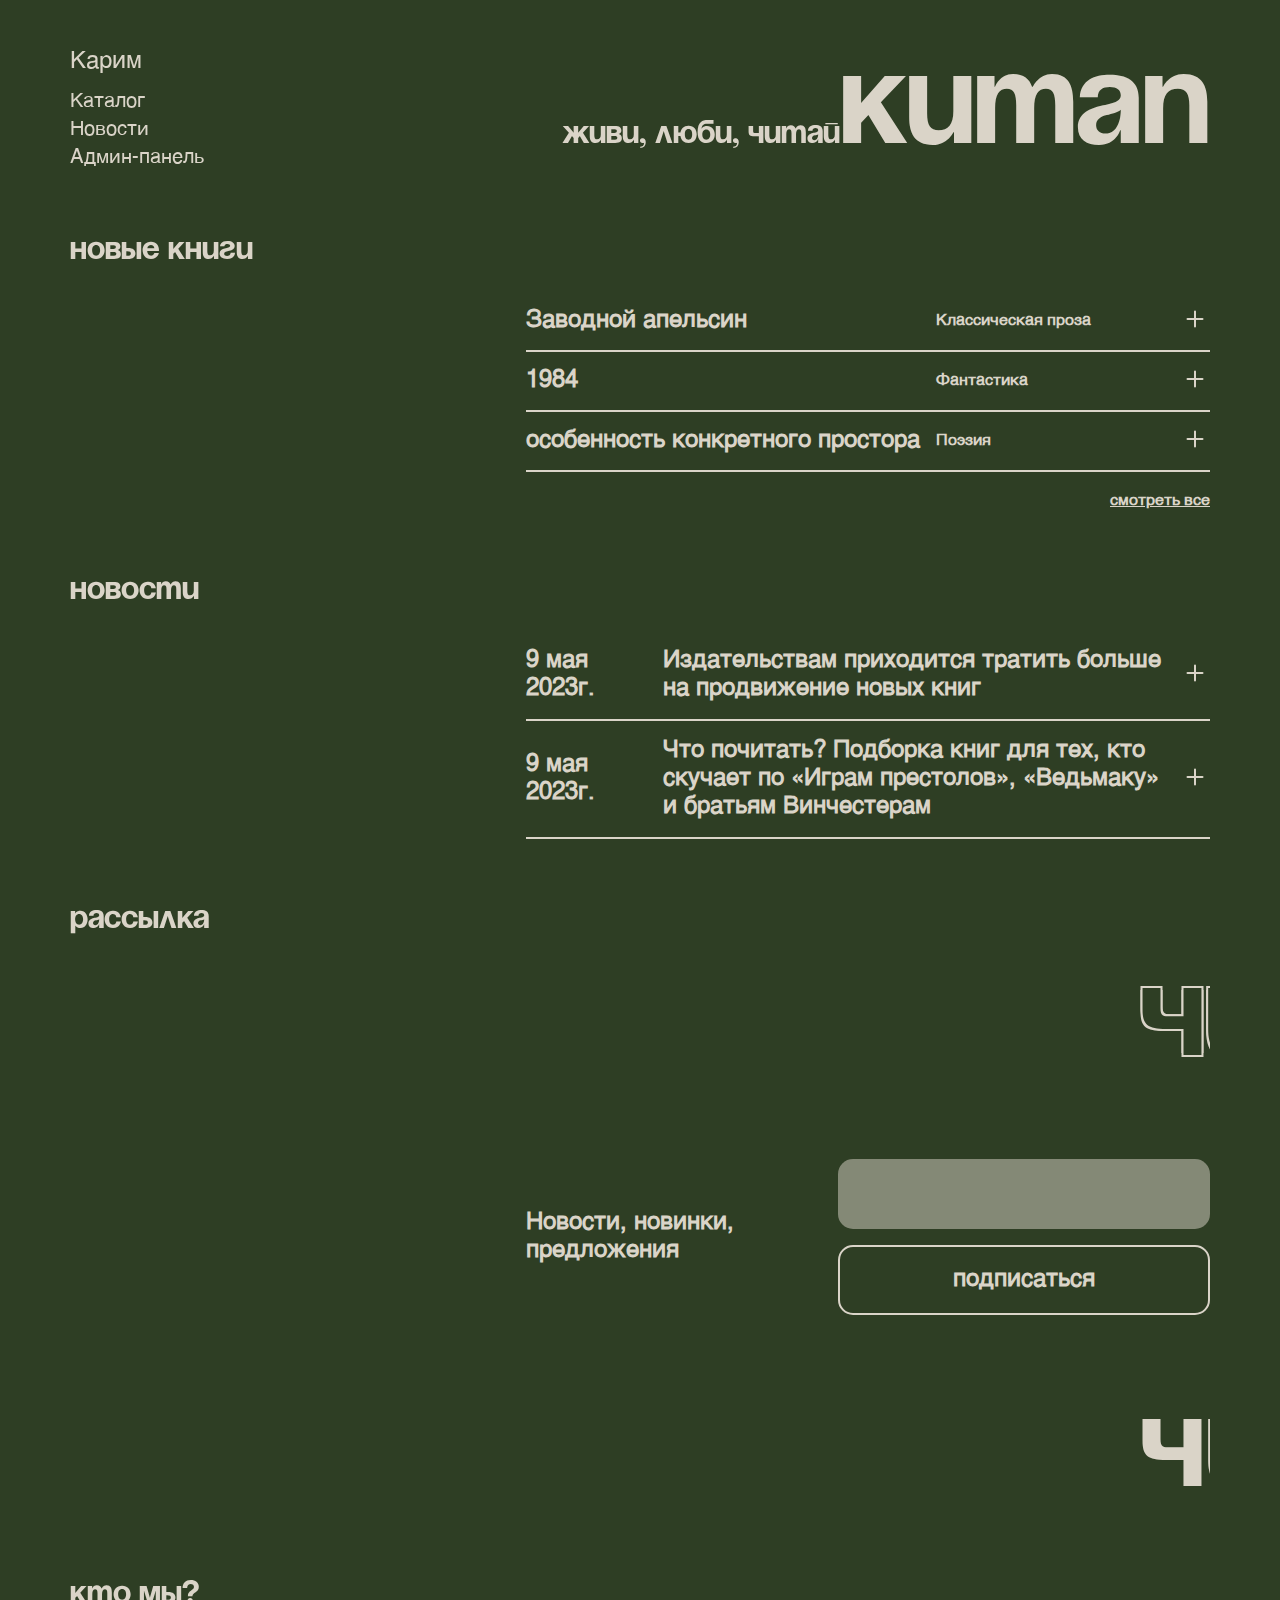
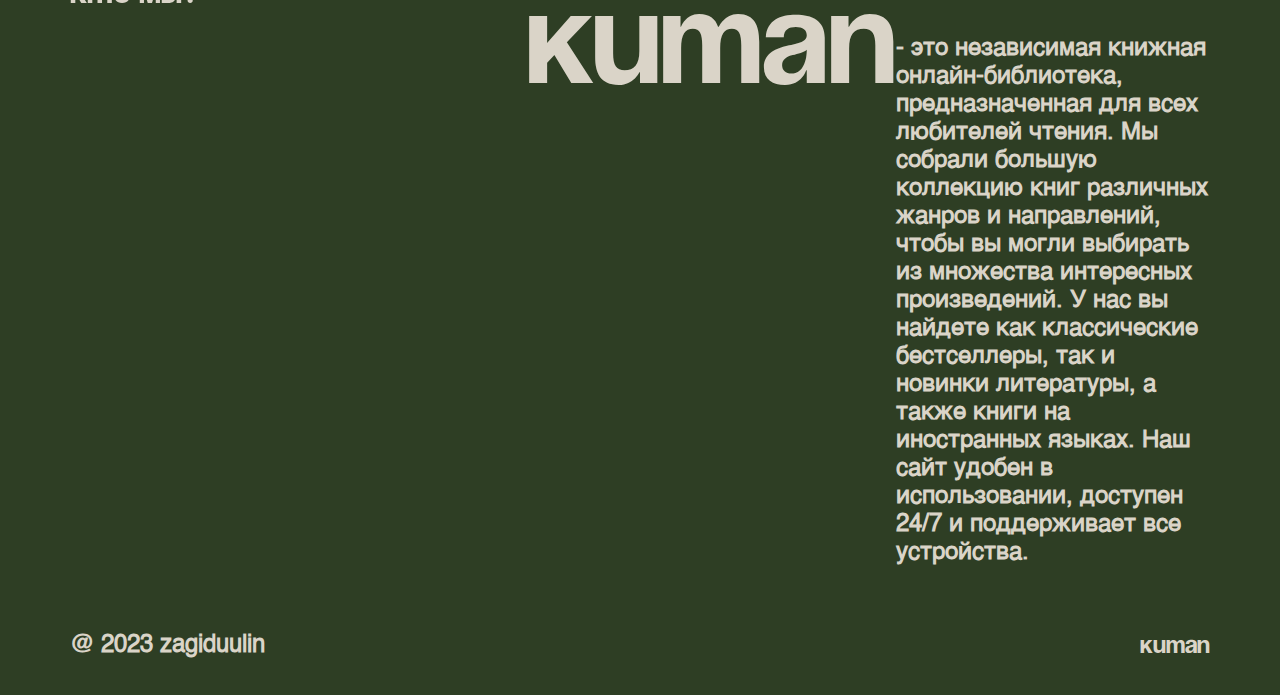
==== index.html @ 9c8480ce "Initial commit" ====
<!DOCTYPE html>
<html lang="ru">
<head>
    <meta charset="UTF-8">
    <meta http-equiv="X-UA-Compatible" content="IE=edge">
    <meta name="viewport" content="width=device-width, initial-scale=1.0">
    <link rel="stylesheet" href="assets/styles/style.css">

    <link rel="apple-touch-icon" sizes="57x57" href="assets/favicons/apple-icon-57x57.png">
    <link rel="apple-touch-icon" sizes="60x60" href="assets/favicons/apple-icon-60x60.png">
    <link rel="apple-touch-icon" sizes="72x72" href="assets/favicons/apple-icon-72x72.png">
    <link rel="apple-touch-icon" sizes="76x76" href="assets/favicons/apple-icon-76x76.png">
    <link rel="apple-touch-icon" sizes="114x114" href="assets/favicons/apple-icon-114x114.png">
    <link rel="apple-touch-icon" sizes="120x120" href="assets/favicons/apple-icon-120x120.png">
    <link rel="apple-touch-icon" sizes="144x144" href="assets/favicons/apple-icon-144x144.png">
    <link rel="apple-touch-icon" sizes="152x152" href="assets/favicons/apple-icon-152x152.png">
    <link rel="apple-touch-icon" sizes="180x180" href="assets/favicons/apple-icon-180x180.png">
    <link rel="icon" type="image/png" sizes="192x192" href="assets/favicons/android-icon-192x192.png">
    <link rel="icon" type="image/png" sizes="32x32" href="assets/favicons/favicon-32x32.png">
    <link rel="icon" type="image/png" sizes="96x96" href="assets/favicons/favicon-96x96.png">
    <link rel="icon" type="image/png" sizes="16x16" href="assets/favicons/favicon-16x16.png">
    <link rel="manifest" href="/assets/favicons/manifest.json">
    <meta name="msapplication-TileColor" content="#ffffff">
    <meta name="msapplication-TileImage" content="assets/favicons/ms-icon-144x144.png">
    <meta name="theme-color" content="#ffffff">
    <script src="assets/js/index.js"></script>
    <title>Китап</title>
</head>
<body>
<header>
    <div class="container">
        <div class="header-items">
            <nav>
                <li class="header-user"><a href="auth.html">Карим</a></li>
                <li><a href="catalog.html">Каталог</a></li>
                <li><a href="#">Новости</a></li>
                <li><a href="#">Админ-панель</a></li>
            </nav>
            <div class="header_text">
                <p class="pretitle">живи, люби, читай</p>
                <a href="index.html" class="title">КИТАП</a>
            </div>
        </div>
    </div>
</header>
<div class="new_books">
    <div class="container">
        <h2>новые книги</h2>
        <div class="nb_items">
            <div class="empty_block"></div>
            <div class="table">
                <table>
                    <tr>
                        <td class="table_title">Заводной апельсин</td>
                        <td class="table_genre">Классическая проза</td>
                        <td class="table_more"><img src="assets/img/icons/plus.svg" alt=""></td>
                    </tr>
                    <tr>
                        <td class="table_title">1984</td>
                        <td class="table_genre">Фантастика</td>
                        <td class="table_more"><img src="assets/img/icons/plus.svg" alt=""></td>
                    </tr>
                    <tr>
                        <td class="table_title">особенность конкретного простора</td>
                        <td class="table_genre">Поэзия</td>
                        <td class="table_more"><img src="assets/img/icons/plus.svg" alt=""></td>
                    </tr>
                </table>
                <a class="open_all-btn" href="catalog.html">смотреть все</a>
            </div>
        </div>
    </div>
</div>
<div class="news">
    <div class="container">
        <h2>новости</h2>
        <div class="nb_items">
            <div class="empty_block"></div>
            <div class="table">
                <table>
                    <tr>
                        <td class="table_date">9 мая 2023г.</td>
                        <td class="table_news_title">Издательствам приходится тратить больше на продвижение новых книг
                        </td>
                        <td class="table_more"><img src="assets/img/icons/plus.svg" alt=""></td>
                    </tr>
                    <tr>
                        <td class="table_date">9 мая 2023г.</td>
                        <td class="table_news_title">Что почитать? Подборка книг для тех, кто скучает по «Играм
                            престолов», «Ведьмаку» и братьям Винчестерам
                        </td>
                        <td class="table_more"><img src="assets/img/icons/plus.svg" alt=""></td>
                    </tr>
                </table>
            </div>
        </div>
    </div>
</div>
<div class="mails">
    <div class="container">
        <div class="email_items">
            <h2>рассылка</h2>
            <marquee scrolldelay="60" truespeed class="marquee-border">читай, смотри, следи.</marquee>
            <div class="email-form">
                <div class="empty_block"></div>
                <div style="justify-content: space-between; display:flex; width: 60%;"><p class="email_form_text">
                    Новости, новинки, предложения</p>
                    <form action="" method="post">
                        <input class="email_form_email" type="email" name="email" id="">
                        <input class="email_form_submit" type="submit" value="подписаться">
                    </form>
                </div>
            </div>
            <marquee scrolldelay="60" truespeed class="marquee">читай, смотри, следи.</marquee>
        </div>
    </div>
</div>
<div class="who">
    <div class="container">
        <h2>кто мы?</h2>
        <div class="who_items">
            <div class="empty_block"></div>
            <p class="who_text"><span class="who_text_first">китап</span> - это независимая книжная онлайн-библиотека,
                предназначенная для всех
                любителей
                чтения. Мы собрали
                большую коллекцию книг различных жанров и направлений, чтобы вы могли выбирать из множества интересных
                произведений. У нас вы найдете как классические бестселлеры, так и новинки литературы, а также книги на
                иностранных языках. Наш сайт удобен в использовании, доступен 24/7 и поддерживает все устройства.</p>
        </div>
    </div>
</div>
<footer>
    <div class="container">
        <div class="footer_items">
            <p class="footer_text_1">@ 2023 zagiduulin</p>
            <p class="footer_text_2">китап</p>
        </div>
    </div>
</footer>
</body>
</html>
---- assets/styles/style.css ----
*,
*::after,
*::before {
    margin: 0;
    padding: 0;
    list-style: none;
    text-decoration: none;
    scroll-behavior: smooth;

    -webkit-box-sizing: border-box;
}

.container {
    margin: 0 70px;
    padding: 0;
}

@font-face {
    font-family: "Soyuz Grotesk";
    src: url("../fonts/Soyuz Grotesk Bold.otf");
}

@font-face {
    font-family: "Helvetica";
    src: url("../fonts/Helvetica.ttc");
}

body {
    background: #2E3E24;
}

h2 {
    font-family: 'Soyuz Grotesk';
    font-style: normal;
    font-weight: 700;
    font-size: 32px;
    line-height: 31px;

    margin-bottom: 25px;

    color: #DAD4C8;

    position: sticky;
    top: 20px;
}

/* Header */

header {
    margin-top: 48px;
}

.header-items {
    display: flex;
    justify-content: space-between;
    align-items: center;
}

nav {
    position: sticky;
    top: 48px;

    display: flex;
    flex-direction: column;
    gap: 5px;
}

nav li a {
    font-family: 'Helvetica', sans-serif;
    font-style: normal;
    font-weight: 400;
    font-size: 20px;
    line-height: 23px;
    /* identical to box height */


    color: #DAD4C8;
}

.header-user {
    font-family: 'Helvetica', sans-serif;
    font-style: normal;
    font-weight: 700;
    font-size: 24px;
    line-height: 28px;

    margin-bottom: 10px;
}

.header-user a {
    font-size: 24px;
}

.header_text {
    display: flex;
    align-items: baseline;
    position: absolute;
    right: 70px;
    top: 48px;
}

.pretitle {
    font-family: 'Soyuz Grotesk', sans-serif;
    font-style: normal;
    font-weight: 700;
    font-size: 32px;
    line-height: 31px;
    /* identical to box height */

    color: #DAD4C8;
}

.title {
    font-family: 'Soyuz Grotesk', sans-serif;
    font-style: normal;
    font-weight: 700;
    font-size: 128px;
    line-height: 123px;
    display: flex;
    align-items: flex-end;

    color: #DAD4C8;
}

/*New books*/

.new_books {
    margin-top: 65px;
}

.nb_items {
    display: flex;
    justify-content: space-between;
}

.empty_block {
    width: 40%;
}

.table {
    text-align: right;
    width: 60%;

    display: flex;
    flex-direction: column;
    gap: 20px;
}

table {
    border-collapse: collapse;
    border-spacing: 10px 10px;
}

tr {
    border-bottom: 2px solid #DAD4C8;
    height: 60px;
}

td {
    text-align: left;
}

.table_title {
    width: 60%;

    font-family: 'Helvetica';
    font-style: normal;
    font-weight: 700;
    font-size: 24px;
    line-height: 28px;
    color: #DAD4C8;
}

.table_genre {
    width: 35%;

    font-family: 'Helvetica';
    font-style: normal;
    font-weight: 700;
    font-size: 16px;
    line-height: 18px;

    color: #DAD4C8;
}

.table_date {
    width: 20%;

    font-family: 'Helvetica';
    font-style: normal;
    font-weight: 700;
    font-size: 24px;
    line-height: 28px;

    color: #DAD4C8;
}

.table_news_title {
    width: 75%;
    font-family: 'Helvetica';
    font-style: normal;
    font-weight: 700;
    font-size: 24px;
    line-height: 28px;

    color: #DAD4C8;

    padding: 16px 0px;
}

.open_all-btn {
    font-family: 'Helvetica';
    font-style: normal;
    font-weight: 700;
    font-size: 16px;
    line-height: 18px;
    text-align: right;
    text-decoration-line: underline;

    color: #DAD4C8;
}

.table_more {
    text-align: right;
}

.empty_block h3 {
    margin-top: 30px;
    margin-bottom: 20px;

    font-family: 'Soyuz Grotesk';
    font-style: normal;
    font-weight: 700;
    font-size: 20px;
    line-height: 19px;

    color: #DAD4C8;
}

ul {
    display: flex;
    flex-direction: column;

    gap: 5px;
}

.empty_block li {
    font-family: 'Helvetica';
    font-style: normal;
    font-weight: 700;
    font-size: 16px;
    line-height: 18px;

    /* Light Grey */

    color: #DAD4C8;
}

.filter {
    position: sticky;
    top: 10px;
}

/*News*/

.news {
    margin-top: 65px;
    margin-bottom: 25px;
}

/*Emails*/

.mails {
    margin-top: 65px;
}

.marquee {
    font-family: 'Soyuz Grotesk';
    font-style: normal;
    font-weight: 700;
    font-size: 128px;
    line-height: 123px;
    display: flex;
    align-items: center;
    text-align: center;

    color: #DAD4C8;
}

.marquee-border {
    font-family: 'Soyuz Grotesk';
    font-style: normal;
    font-weight: 700;
    font-size: 128px;
    line-height: 123px;
    display: flex;
    align-items: center;
    text-align: center;

    color: #2E3E24;

    text-shadow: #DAD4C8 2px 2px 0, #DAD4C8 -2px -2px 0,
    #DAD4C8 -2px 2px 0, #DAD4C8 2px -2px 0;

    /*border: 2px solid #DAD4C8;*/
    animation: marquee 3.5s infinite linear;
}

.email-form {
    display: flex;
    justify-content: space-between;

    align-items: center;

    margin: 76px 0px;
}

.email_form_text {
    font-family: 'Helvetica';
    font-style: normal;
    font-weight: 700;
    font-size: 24px;
    line-height: 28px;
    display: flex;
    align-items: center;

    color: #DAD4C8;

}

.email-form form {
    display: flex;
    flex-direction: column;
    gap: 16px;

    width: 440px;
}

.email_form_email {
    height: 70px;

    background: rgba(218, 212, 200, 0.5);
    border-radius: 15px;

    border: none;

    color: #DAD4C8;
    font-family: 'Helvetica';
    font-style: normal;
    font-weight: 700;
    font-size: 24px;
    line-height: 28px;

    padding: 15px;
}

.email_form_submit {
    height: 70px;

    border: 2px solid #DAD4C8;
    border-radius: 15px;

    background: #2E3E24;

    color: #DAD4C8;
    font-family: 'Helvetica';
    font-style: normal;
    font-weight: 700;
    font-size: 24px;
    line-height: 28px;
}

/*Who*/

.who {
    margin-top: 65px;
}

.who_items {
    display: flex;
}

.who_text {
    width: 60%;

    font-family: 'Helvetica';
    font-style: normal;
    font-weight: 700;
    font-size: 24px;
    line-height: 28px;
    display: flex;

    color: #DAD4C8;
}

.who_text_first {
    font-family: 'Soyuz Grotesk';
    font-size: 128px;
}

/*Footer*/

footer {
    margin-top: 65px;
    margin-bottom: 35px;
}

.footer_items {
    display: flex;
    justify-content: space-between;
}

.footer_text_1 {
    font-family: 'Helvetica';
    font-style: normal;
    font-weight: 700;
    font-size: 24px;
    line-height: 28px;
    /* identical to box height */

    display: flex;
    align-items: center;

    color: #DAD4C8;
}

.footer_text_2 {
    font-family: 'Soyuz Grotesk';
    font-style: normal;
    font-weight: 700;
    font-size: 24px;
    line-height: 23px;
    display: flex;
    align-items: center;

    color: #DAD4C8;
}

/*Auth*/

.auth {
    margin-top: 65px;
    height: 64vh;
}

.auth_items {
    display: flex;
}

.auth_div_form {
    display: flex;
    flex-direction: column;
    gap: 15px;
}

.auth_form {
    display: flex;
    flex-direction: column;
    gap: 15px;
}

.form_login, .form_password {
    font-family: 'Soyuz Grotesk';
    font-style: normal;
    font-weight: 700;
    font-size: 24px;
    line-height: 23px;
    padding: 8px 0;

    background: none;
    color: #DAD4C8;
    border: none;

    border-bottom: 2px solid #DAD4C8;
}

.form_done {
    font-family: 'Soyuz Grotesk';
    font-style: normal;
    font-weight: 700;
    font-size: 24px;
    line-height: 23px;
    text-align: left;
    margin-top: 65px;

    background: none;
    color: #DAD4C8;
    border: none;
}

.auth_div_form p {
    font-family: 'Soyuz Grotesk';
    font-style: normal;
    font-weight: 700;
    font-size: 16px;
    line-height: 15px;

    color: #DAD4C8;
}

.auth_div_form a {
    font-family: 'Soyuz Grotesk';
    font-style: normal;
    font-weight: 700;
    font-size: 24px;
    line-height: 23px;

    color: #DAD4C8;
}
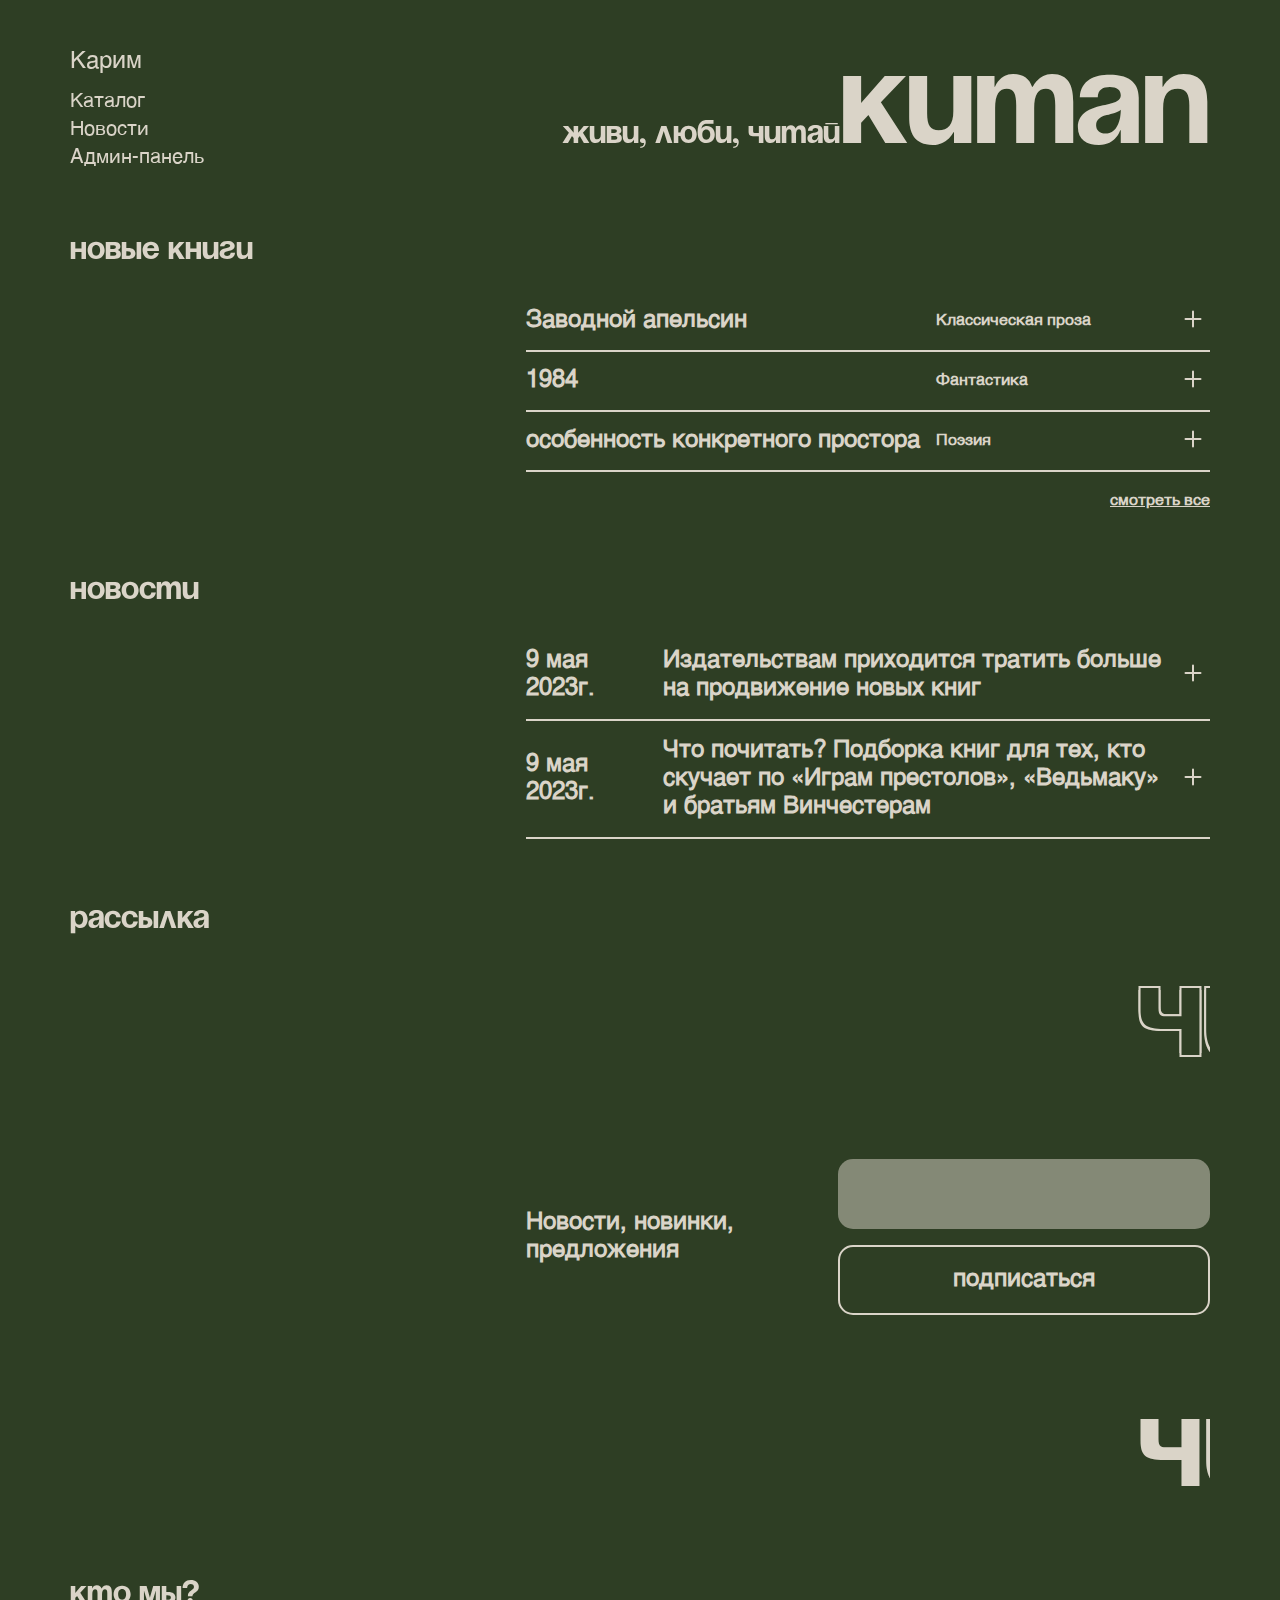
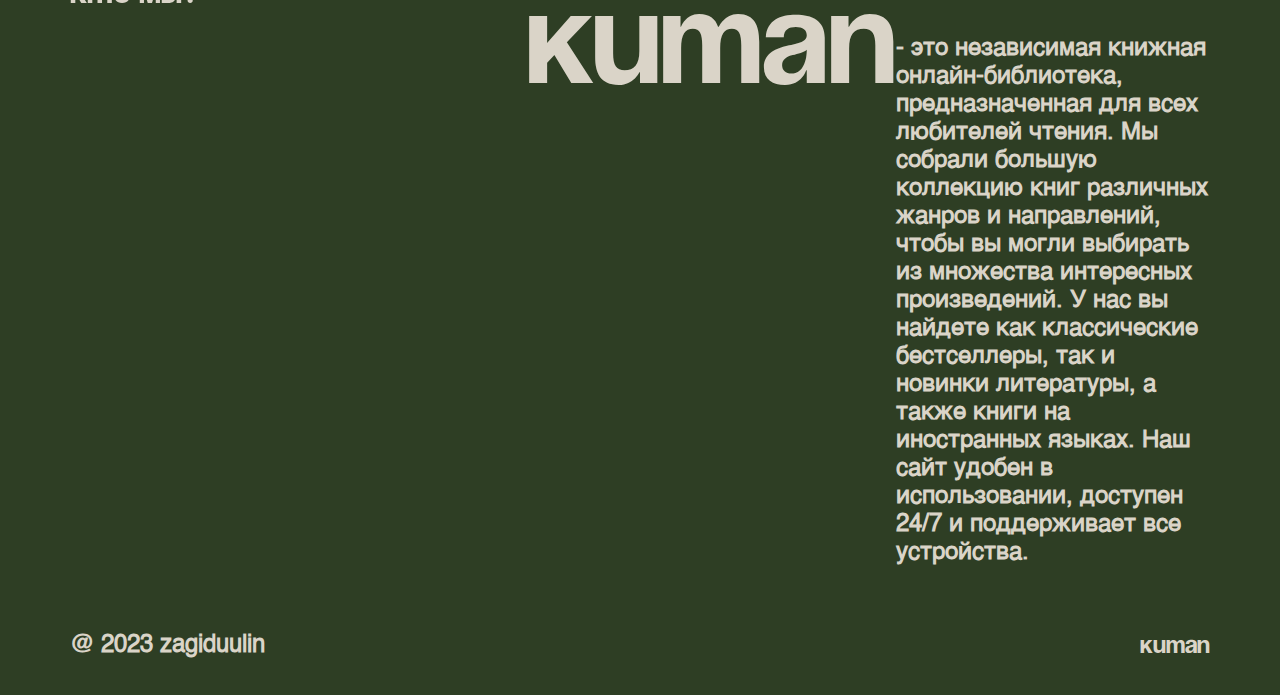
==== commit a3e03d92: "New pages" ====
--- a/index.html
+++ b/index.html
@@ -53,17 +53,20 @@
                     <tr>
                         <td class="table_title">Заводной апельсин</td>
                         <td class="table_genre">Классическая проза</td>
-                        <td class="table_more"><img src="assets/img/icons/plus.svg" alt=""></td>
+                        <td class="table_more"><img src="assets/img/icons/Huge-icon/interface/outline/plus.svg" alt="">
+                        </td>
                     </tr>
                     <tr>
                         <td class="table_title">1984</td>
                         <td class="table_genre">Фантастика</td>
-                        <td class="table_more"><img src="assets/img/icons/plus.svg" alt=""></td>
+                        <td class="table_more"><img src="assets/img/icons/Huge-icon/interface/outline/plus.svg" alt="">
+                        </td>
                     </tr>
                     <tr>
                         <td class="table_title">особенность конкретного простора</td>
                         <td class="table_genre">Поэзия</td>
-                        <td class="table_more"><img src="assets/img/icons/plus.svg" alt=""></td>
+                        <td class="table_more"><img src="assets/img/icons/Huge-icon/interface/outline/plus.svg" alt="">
+                        </td>
                     </tr>
                 </table>
                 <a class="open_all-btn" href="catalog.html">смотреть все</a>
@@ -82,14 +85,16 @@
                         <td class="table_date">9 мая 2023г.</td>
                         <td class="table_news_title">Издательствам приходится тратить больше на продвижение новых книг
                         </td>
-                        <td class="table_more"><img src="assets/img/icons/plus.svg" alt=""></td>
+                        <td class="table_more"><img src="assets/img/icons/Huge-icon/interface/outline/plus.svg" alt="">
+                        </td>
                     </tr>
                     <tr>
                         <td class="table_date">9 мая 2023г.</td>
                         <td class="table_news_title">Что почитать? Подборка книг для тех, кто скучает по «Играм
                             престолов», «Ведьмаку» и братьям Винчестерам
                         </td>
-                        <td class="table_more"><img src="assets/img/icons/plus.svg" alt=""></td>
+                        <td class="table_more"><img src="assets/img/icons/Huge-icon/interface/outline/plus.svg" alt="">
+                        </td>
                     </tr>
                 </table>
             </div>
--- a/assets/styles/style.css
+++ b/assets/styles/style.css
@@ -221,7 +221,7 @@
 }
 
 .table_more {
-    text-align: right;
+    text-align: center;
 }
 
 .empty_block h3 {
@@ -506,4 +506,228 @@
     line-height: 23px;
 
     color: #DAD4C8;
+}
+
+/*Editing*/
+
+.edit {
+    margin-top: 65px;
+}
+
+.edit_items {
+    display: flex;
+}
+
+.edit_form form {
+    display: flex;
+    gap: 20px;
+}
+
+.edit_form_column {
+    display: flex;
+    flex-direction: column;
+
+    gap: 15px;
+}
+
+.edit_form_text {
+    font-family: 'Soyuz Grotesk', sans-serif;
+    font-style: normal;
+    font-weight: 700;
+    font-size: 24px;
+    line-height: 23px;
+    border: none;
+    border-bottom: 2px solid #DAD4C8;
+
+    color: #DAD4C8;
+    background: none;
+
+    padding: 8px 0;
+}
+
+.edit_form_submit {
+    font-family: 'Soyuz Grotesk', sans-serif;
+    font-style: normal;
+    font-weight: 700;
+    font-size: 24px;
+    line-height: 23px;
+    border: none;
+    background: none;
+    padding: 8px 0;
+
+    color: #DAD4C8;
+    cursor: pointer;
+
+    margin-top: 65px;
+}
+
+/*Delete*/
+
+.delete {
+    margin-top: 65px;
+    height: 38vh;
+}
+
+.delete_items {
+    display: flex;
+}
+
+.delete_info {
+    display: flex;
+    flex-direction: column;
+}
+
+.delete_info p {
+    font-family: 'Soyuz Grotesk';
+    font-style: normal;
+    font-weight: 700;
+    font-size: 24px;
+    line-height: 23px;
+
+    color: #DAD4C8;
+}
+
+.delete_info_btn {
+    display: flex;
+    gap: 100px;
+
+    margin-top: 130px;
+}
+
+.delete_info_btn a {
+    font-family: 'Soyuz Grotesk';
+    font-style: normal;
+    font-weight: 700;
+    font-size: 24px;
+    line-height: 23px;
+
+    color: #DAD4C8;
+}
+
+/*Item*/
+
+.item {
+    margin-top: 65px;
+}
+
+.item_author {
+    font-family: 'Soyuz Grotesk';
+    font-style: normal;
+    font-weight: 700;
+    font-size: 20px;
+    line-height: 19px;
+
+    color: #DAD4C8;
+}
+
+.item_items {
+    display: flex;
+    margin-top: 25px;
+    gap: 5%;
+}
+
+.item_items img {
+    width: 25%;
+}
+
+.item_info {
+    width: 60%;
+    display: flex;
+    flex-direction: column;
+    justify-content: space-between;
+}
+
+.item_info_top {
+    display: flex;
+    justify-content: space-between;
+}
+
+.item_info_top p {
+    font-family: 'Helvetica';
+    font-style: normal;
+    font-weight: 700;
+    font-size: 20px;
+    line-height: 30px;
+    display: flex;
+    align-items: start;
+    text-align: right;
+
+    /* Light Grey */
+
+    color: #DAD4C8;
+}
+
+.item_info_middle p {
+    font-family: 'Helvetica';
+    font-style: normal;
+    font-weight: 700;
+    font-size: 24px;
+    line-height: 30px;
+    display: flex;
+    align-items: flex-end;
+    text-align: justify;
+
+    /* Light Grey */
+
+    color: #DAD4C8;
+}
+
+.item_info_bottom {
+    display: flex;
+    justify-content: space-between;
+    align-items: flex-end;
+}
+
+.item_info_bottom button {
+    background: none;
+    border-radius: 15px;
+    border: 2px solid #DAD4C8;
+    padding: 15px 30px;
+
+    font-family: 'Soyuz Grotesk';
+    font-style: normal;
+    font-weight: 700;
+    font-size: 20px;
+    line-height: 19px;
+    display: flex;
+    align-items: flex-end;
+
+    /* Light Grey */
+
+    color: #DAD4C8;
+}
+
+.item_info_bottom p {
+    font-family: 'Helvetica';
+    font-style: normal;
+    font-weight: 700;
+    font-size: 20px;
+    line-height: 18px;
+    display: flex;
+    align-items: flex-end;
+    text-align: justify;
+
+    /* Light Grey */
+
+    color: #DAD4C8;
+}
+
+/*Admin*/
+
+.admin {
+    margin-top: 65px;
+}
+
+.admin_books_items {
+    display: flex;
+}
+
+.admin_news_items {
+    display: flex;
+    margin-top: 65px;
+}
+
+.admin_users_items {
+    display: flex;
+    margin-top: 65px;
 }